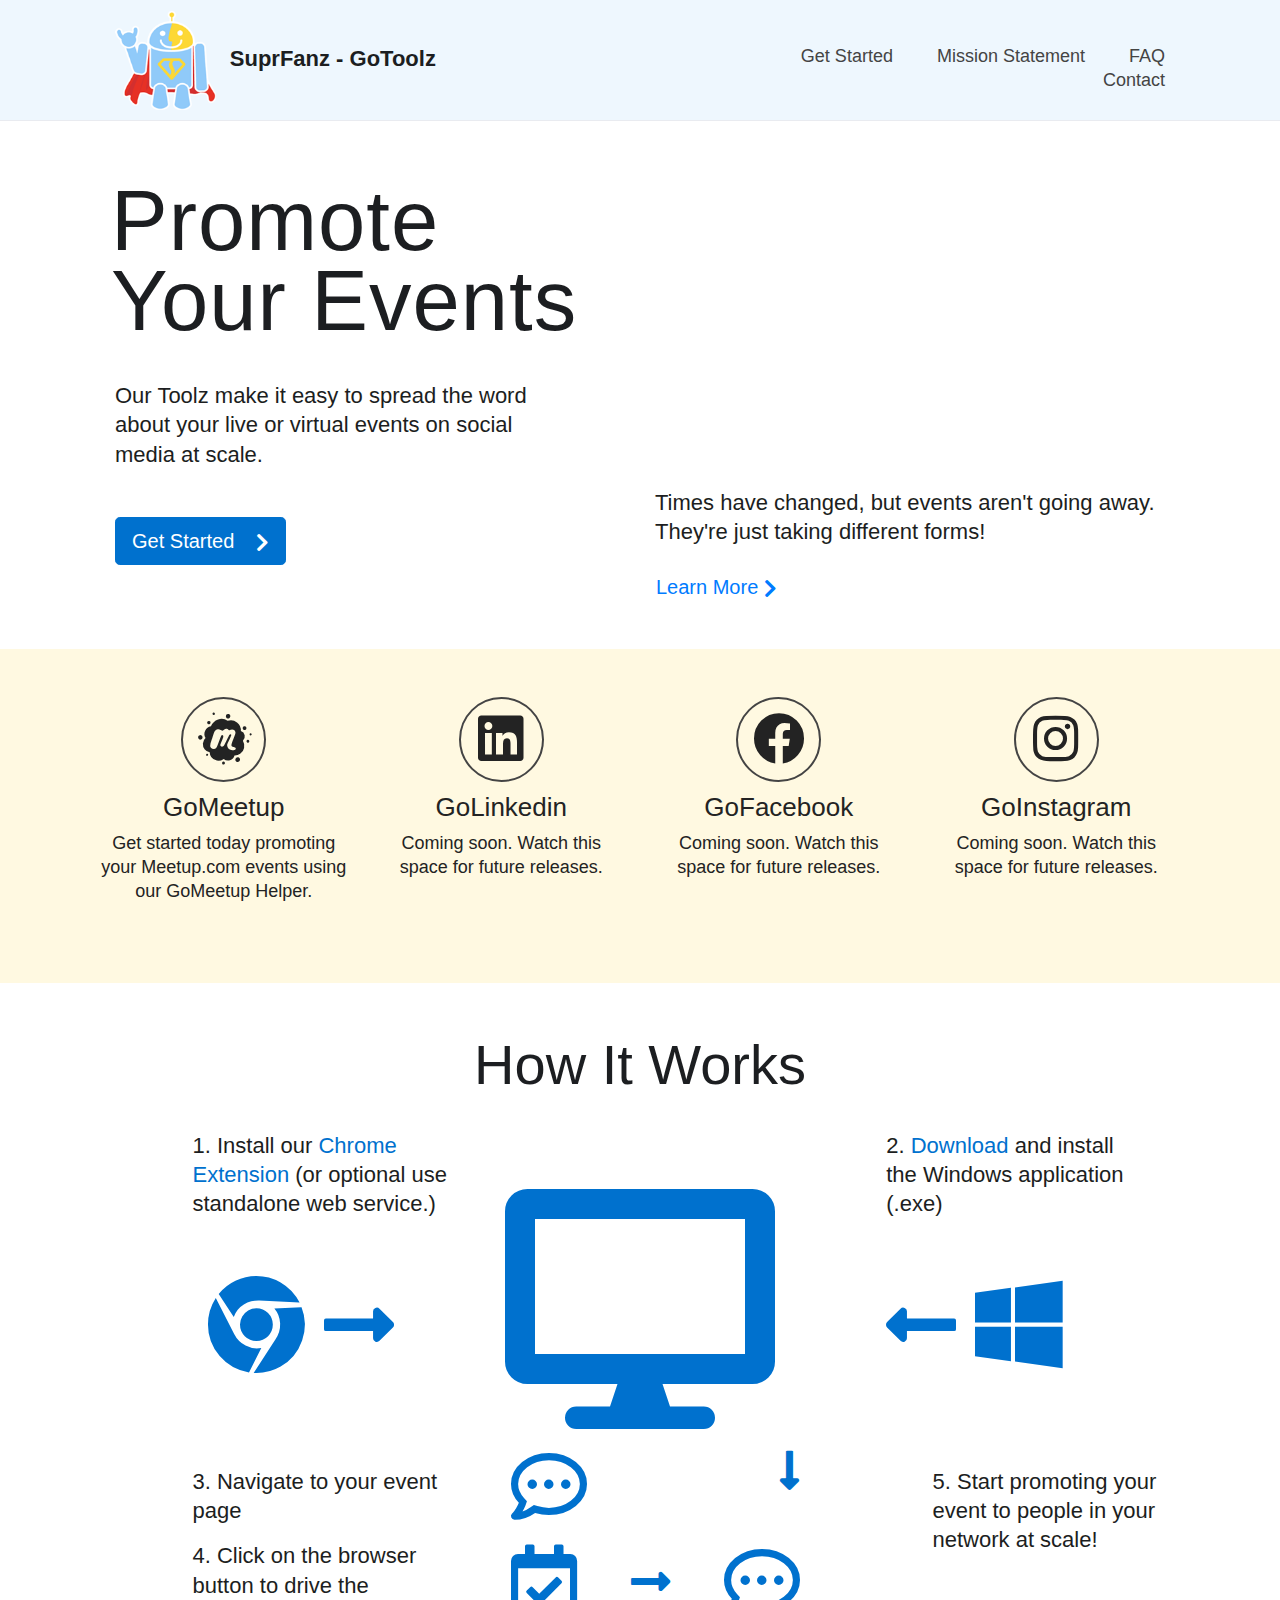
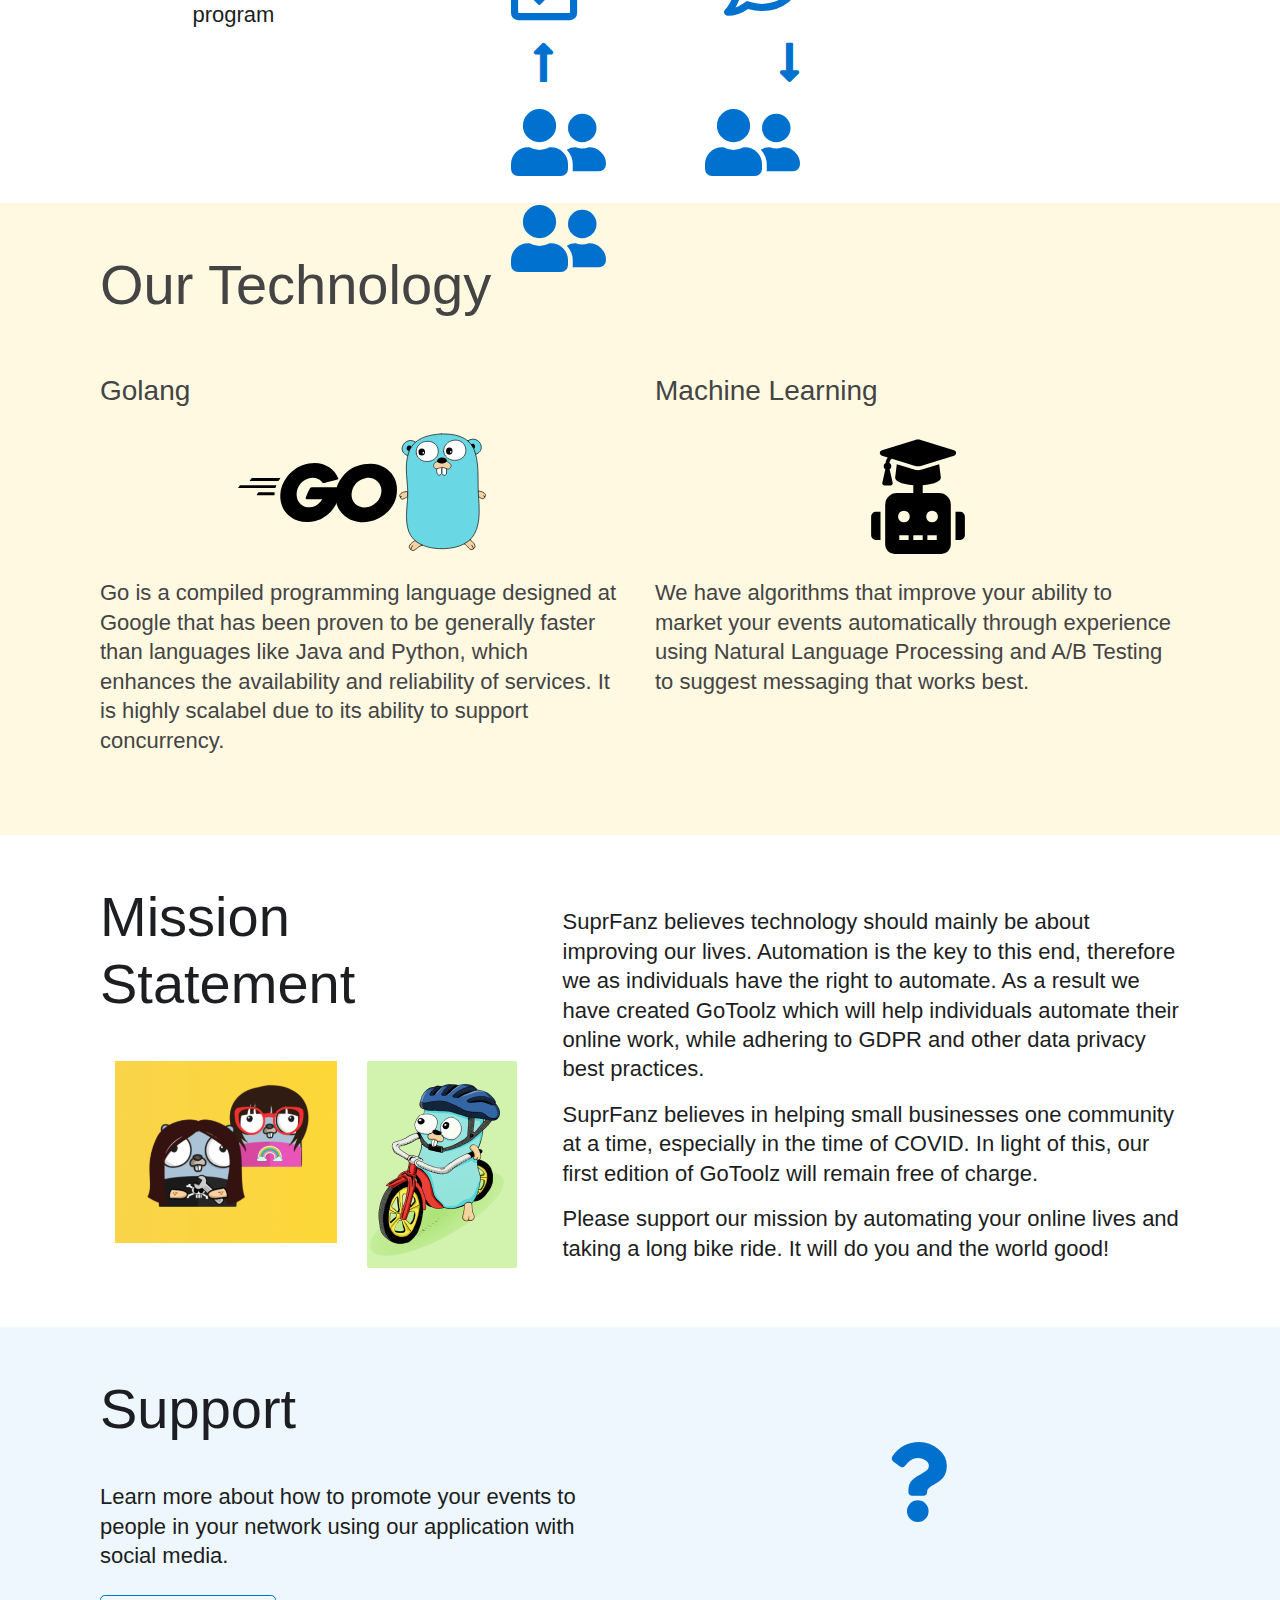
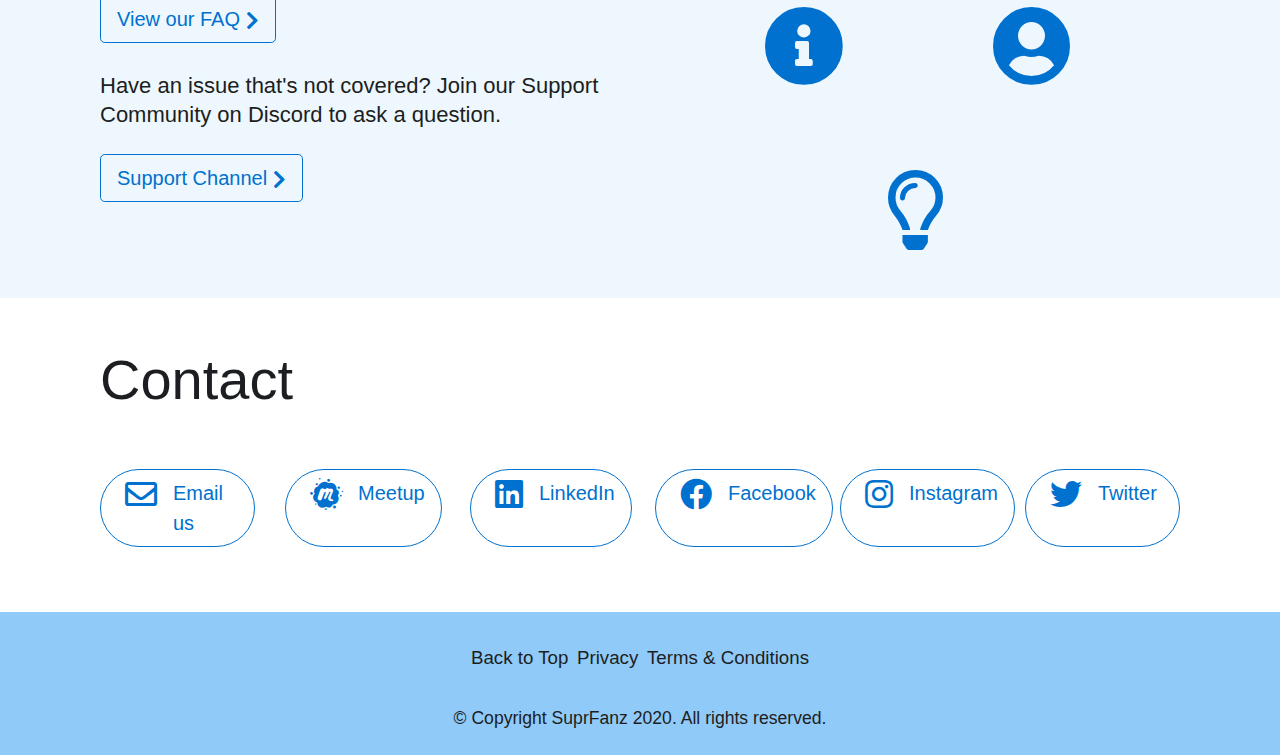
==== index.html @ 7f128078 "Make video responsive" ====
<!DOCTYPE html>
<html lang="en">
<head>
    <meta charset="UTF-8">
    <meta name="viewport" content="width=device-width, initial-scale=1, shrink-to-fit=no">
    <title>SuprFanz - GoToolz</title>
    <link rel="stylesheet" href="css/bootstrap.min.css" type="text/css">
    <link rel="stylesheet" href="css/all.min.css" />
    <link rel="stylesheet" href="css/sfstyles.css" type="text/css">
</head>
<body>
    <div class="home-container">
        <div class="home-inner">
            <header class="bg-sf">
                <nav class="flex-wrap justify-content-around">
                    <div class="nav-inner col-10 col-lg-6 ml-n3 ml-md-0 d-flex d-lg-block align-items-center">
                        <img src="images/cy100.png" alt="" class="cy-img img-fluid mr-2">  <strong>SuprFanz - GoToolz</strong> 
                    </div>
                    <button class="btn btn-outline-dark d-lg-none ml-md-2 collapsed" type="button" data-toggle="collapse" data-target="nav-menu" aria-expanded="false" aria-controls="nav-menu" id="nav-menu-btn"><i class="fas fa-bars"></i></button>
                    <div class="nav-menu col-12 col-lg-6 bg-sf pt-3 collapse flex-grow-1" id="nav-menu">
                        <ul class="d-flex flex-column flex-lg-row align-content-center">
                            <li><a class="header-link" href="#see-how-it-works">Get Started</a></li>
                            <li><a class="header-link" href="#mission-statement">Mission Statement</a></li>
                            <li><a class="header-link" href="#faq">FAQ</a></li>
                            <li><a class="header-link" href="#contact">Contact</a></li>
                        </ul>
                    </div>
                </nav>
            </header>
            <div class="main-content">
                <section class="section-one" id="top">
                    <div class="left col-12 col-md-6">
                        <h1 class="home-heading pb-3">Promote Your Events</h1>
                        <p class="home-subheading mt-4">Our Toolz make it easy to spread the word about your live or virtual events on social media at scale.</p>
                        <p class="home-button mt-5"><a class="btn btn-primary btn-lg scroll-anchor" href="#see-how-it-works">Get Started <i class="fas fa-chevron-right align-middle ml-3"></i></a></p>
                    </div>
                    <div class="right col-12 col-md-6">
                        <div class="right-inner">
                            <div class="video-container">
                            <iframe src="https://www.youtube-nocookie.com/embed/r63CkDfJuBY" frameborder="0" allow="accelerometer; autoplay; clipboard-write; encrypted-media; gyroscope; picture-in-picture" allowfullscreen></iframe></div>
                            
                        </div><p class="mt-3">Times have changed, but events aren't going away. They're just taking different forms!</p>
                            <p><a href="#faq" class="btn btn-link btn-lg home-link pl-0 scroll-anchor pb-0">Learn More <i class="fas fa-chevron-right align-middle"></i></a></p>
                    </div>
                </section>
                <section class="section-two pt-5 pb-5">
                    <div class="row">
                        <div class="col-6 col-lg-3 text-center service pb-3">
                            <div class="sm-icon"><i class="fab fa-meetup"></i></div>
                            <h2>GoMeetup</h2>
                            <p>Get started today promoting your Meetup.com events using our GoMeetup Helper.</p>
                        </div>
                        <div class="col-6 col-lg-3 text-center service pb-3">
                            <div class="sm-icon"><i class="fab fa-linkedin"></i></div>
                            <h2>GoLinkedin</h2>
                            <p>Coming soon. Watch this space for future releases.</p>
                        </div>
                        <div class="col-6 col-lg-3 text-center service pb-3">
                            <div class="sm-icon"><i class="fab fa-facebook"></i></div>
                            <h2>GoFacebook</h2>
                            <p>Coming soon. Watch this space for future releases.</p>
                        </div>
                        <div class="col-6 col-lg-3 text-center service pb-3">
                            <div class="sm-icon"><i class="fab fa-instagram"></i></div>
                            <h2>GoInstagram</h2>
                            <p>Coming soon. Watch this space for future releases.</p>
                        </div>
                    </div>
                </section>
                <section class="section-three pb-5" id="see-how-it-works">
                    <div class="row">
                        <div class="col text-center mt-5 mb-4"><h2 class="display-4">How It Works</h2></div>
                    </div>
                    <div class="row mb-lg-5 d-flex diagrams flex-lg-column flex-lg-wrap align-content-center align-items-md-center">
                        <div class="diagram-text text-left col-6 col-md-3 offset-md-1 flex-shrink-1 order-0 pr-lg-0">
                            <p>1. Install our <a href="#" id="chrome-link" target="_blank">Chrome
                                Extension</a> (or optional use standalone web service.)</p>
                        </div>
                        <div class="diagram col-6 col-md-2 col-lg-3 text-right mb-lg-5 order-2 order-md-1 order-lg-0 d-flex d-lg-block flex-column align-items-center">
                            <a href="#" id="chrome-link" target="_blank"><i class="fab fa-chrome mb-1 mb-lg-0"></i></a>
                            <i class="fas fa-long-arrow-alt-right"></i>
                        </div>
                        <div class="diagram-text mt-4 mt-lg-0 text-left col-12 col-md-10 offset-md-1 col-lg-3 order-5 order-lg-0">
                            <p>3. Navigate to your event page</p>
                            <p>4. Click on the browser button to drive the
                                program</p>
                        </div>
                        <div class="col-12 col-lg-4 text-center mt-1 mt-lg-5 p-sm-0 order-4 order-lg-0">
                            <div class="diagram-middle">
                                <div class="computer-icon">
                                    <i class="fas fa-desktop"></i></div>
                                <div class="text-left col-9 col-md-7 col-lg-11 offset-2 offset-md-3 offset-lg-1 d-flex flex-wrap-reverse justify-content-between">
                                    <i class="far fa-calendar-check"></i>
                                    <i class="fas fa-long-arrow-alt-right align-self-center"></i>
                                    <i class="far fa-comment-dots"></i>
                                    <i class="far fa-comment-dots"></i>
                                    <i class="fas fa-long-arrow-alt-down"></i>
                                </div>
                                <div class="text-center d-flex flex-wrap col-9 col-md-7 offset-md-3 col-lg-11 offset-2 offset-lg-1 justify-content-between">
                                    <i class="fas fa-long-arrow-alt-up"></i>
                                    <i class="fas fa-long-arrow-alt-down"></i>
                                    <i class="fas fa-user-friends"></i>
                                    <i class="fas fa-user-friends"></i>
                                    <i class="fas fa-user-friends"></i>

                                </div>
                            </div>
                        </div>
                        <div class="diagram-text text-left col-6 col-md-3 flex-shrink-1 order-1 order-md-3 order-lg-0">
                            <p>2. <a href="#" id="download-link" data-toggle="modal" data-target="#register">Download</a> and install the Windows application (.exe)</p>
                        </div>
                        <div class="diagram mb-lg-5 col-6 col-md-2 col-lg-3 order-3 order-md-2 order-lg-0 d-flex d-lg-block flex-column-reverse align-items-center">
                            <i class="fas fa-long-arrow-alt-left"></i>
                            <a href="#" id="download-link-icon" target="_blank" data-toggle="modal" data-target="#register"><i class="fab fa-windows mb-1 mb-lg-0"></i></a>
                        </div>
                        <div class="diagram-text text-left col-12 col-md-10 offset-md-1 col-lg-3 flex-grow-1 order-6 order-lg-0">
                            <p>5. Start promoting your event to people in your
                                network at scale!</p>
                        </div>
                    </div>
                </section>
                <section class="section-five pt-5 pb-5">
                    <div class="row">
                        <div class="col-12"><h2 class="display-4">Our Technology</h2></div>
                            <div class="col-12 col-md-6 pb-3">
                                <h3 class="mt-3 mt-lg-5">Golang</h3>
                                <div class="svgs d-flex justify-content-center align-items-stretch mt-4 col-8 offset-2">
                                <img src="svgs/go-6.svg" alt=""><img src="svgs/golang-gopher.svg" alt=""></div>
                                <p class="mt-4">Go is a compiled programming language designed at Google that has been proven to be generally faster than languages like Java and Python, which enhances the availability and reliability of services. It is highly scalabel due to its ability to support concurrency.</p>
                            </div>
                            <div class="col-12 col-md-6 pb-3">
                                <h3 class="mt-3 mt-lg-5">Machine Learning</h3>
                                <div class="ml-icons mt-4 d-flex flex-column col-8 offset-2 justify-content-center">
                                    <img src="svgs/solid/graduation-cap.svg" alt="">
                                    <img src="svgs/solid/robot.svg" alt="">
                                </div>
                                <p class="mt-4">We have algorithms that improve your ability to market your events automatically through experience using Natural Language Processing and A/B Testing to suggest messaging that works best.</p>

                            </div>
                    </div>
                </section>
                <section id="mission-statement">
                    <div class="row pt-5 pb-5">
                        <div class="col-12 col-lg-5 d-flex flex-wrap align-items-start justify-content-around"><h2 class="display-4 pb-4 mr-auto">Mission Statement</h2>
                            <div class="col-7"><img class="img-fluid" src="images/gopherteam.PNG" alt=""></div>
                            <div class="col-5"><img class="img-fluid" src="images/gopher-6.png" alt="Image credit: github.com/telecoda"></div>
                        </div>
                        <div class="col-12 col-lg-7 pt-4">
                            <p>SuprFanz believes technology should mainly be about improving our lives. Automation is the key to this end, therefore we as individuals have the right to automate. As a result we have created GoToolz which will help individuals automate their online work, while adhering to GDPR and other data privacy best practices.</p>
                            <p>SuprFanz believes in helping small businesses one community at a time, especially in the time of COVID. In light of this, our first edition of GoToolz will remain free of charge.</p>
                            <p>Please support our mission by automating your online lives and taking a long bike ride. It will do you and the world good!</p>
                        </div>

                    </div>
                </section>
                <section class="section-four bg-sf" id="faq">
                    <div class="row pt-5 pb-5">
                        <div class="col-12"><h3 class="display-4 pb-3">Support</h3></div>
                        <div class="col-12 col-lg-6 pt-lg-3 pb-lg-5 order-1 order-lg-0">
                            <p>Learn more about how to promote your events to people in your network using our application with social media.</p>
                            <a href="/faq" class="btn btn-outline-primary btn-lg mt-2 mb-1">View our FAQ <i class="fas fa-chevron-right align-middle"></i></a>
                            <p class=" mt-4">Have an issue that's not covered? Join our Support Community on Discord to ask a question.</p>
                            <a href="https://discord.com/channels/761072742573015050/761072810717610005" target="blank" class="btn btn-outline-primary btn-lg mt-2">Support Channel <i class="fas fa-chevron-right align-middle"></i></a>
                        </div>
                        <div class="col-12 col-lg-6 support text-center d-flex justify-content-center mt-lg-n4 mb-4 mb-lg-0">
                            <i class="fas fa-info-circle align-self-center"></i>
                            <div class="d-flex flex-column align-self-stretch justify-content-between">
                                <i class="fas fa-question mb-5"></i>
                                <i class="far fa-lightbulb mt-5"></i>
                            </div>
                            <i class="fas fa-user-circle align-self-center"></i>
                        </div>
                    </div>
                </section>
                <section class="pt-5 pb-5 section-six" id="contact">
                    <div class="row social-links">
                    <div class="col-12"><h3 class="display-4 pb-5">Contact</h3></div>
                        <div class="col-6 col-md-4 col-lg-2 pb-3 d-flex">
                            <a class="btn btn-outline-primary btn-lg rounded-pill flex-fill text-left d-flex flex-nowrap pl-md-4" href="mailto:ray@suprfanz.com?subject=Website Inquiry" target="_blank">
                                <i class="far fa-envelope align-middle mr-1 mr-md-3"></i> Email us</a></div>
                        <div class="col-6 col-md-4 col-lg-2 pb-3 d-flex">
                            <a class="btn btn-outline-primary btn-lg rounded-pill flex-fill text-left d-flex flex-nowrap pl-md-4" href="https://www.meetup.com/Suprfanz-Toronto/" target="_blank">
                                <i class="fab fa-meetup align-middle mr-1 mr-md-3"></i> Meetup</a></div>
                        <div class="col-6 col-md-4 col-lg-2 pb-3 d-flex">
                            <a class="btn btn-outline-primary btn-lg rounded-pill flex-fill text-left d-flex flex-nowrap pl-md-4" target="_blank" href="https://ca.linkedin.com/company/suprfanz">
                                <i class="fab fa-linkedin align-middle mr-1 mr-md-3"></i> LinkedIn</a></div>
                        <div class="col-6 col-md-4 col-lg-2 pb-3 d-flex">
                            <a class="btn btn-outline-primary btn-lg rounded-pill flex-fill text-left d-flex flex-nowrap pl-md-4" target="_blank" href="https://www.facebook.com/suprfanz">
                                <i class="fab fa-facebook align-middle mr-1 mr-md-3"></i> Facebook</a></div>
                        <div class="col-6 col-md-4 col-lg-2 pb-3 d-flex">
                            <a class="btn btn-outline-primary btn-lg rounded-pill flex-fill text-left d-flex flex-nowrap pl-md-4" target="_blank" href="https://www.instagram.com/suprfanz/">
                                <i class="fab fa-instagram align-middle mr-1 mr-md-3"></i> Instagram</a></div>
                        <div class="col-6 col-md-4 col-lg-2 pb-3 d-flex">
                            <a class="btn btn-outline-primary btn-lg rounded-pill flex-fill text-left d-flex flex-nowrap pl-md-4" target="_blank" href="https://twitter.com/suprfanz">
                                <i class="fab fa-twitter align-middle mr-1 mr-md-3"></i> Twitter</a></div>
                    </div>
                </section>

            </div>
            <footer>
                <div class="row">
                    <ul class="col-12 col-md-6 offset-md-3 footer-links d-flex justify-content-around pb-3">
                        <li><a href="#top" class="footer-link">Back to Top</a></li>
                        <li><a href="/privacy" class="footer-link">Privacy</a></li>
                        <li><a href="/terms" class="footer-link">Terms & Conditions</a></li>
                    </ul>

                    <div class="copyright col-12">
                        <small>© Copyright SuprFanz 2020. All rights
                            reserved.</small>
                    </div>
                </div>
            </footer>
        </div>
    </div>
    <div class="modal" tabindex="-1" id="register">
        <div class="modal-dialog">
        <form class="needs-validation" id="register-form">
          <div class="modal-content">
            <div class="modal-header">
              <h5 class="modal-title display-4">Register for free</h5>
              <button type="button" class="close" data-dismiss="modal" aria-label="Close">
                <span aria-hidden="true">&times;</span>
              </button>
            </div>
            <div class="modal-body">
                <div class="row">
                    <div class="col">
                        <p>Please provide your name and a valid email address just one time
                            and we'll send you your very own download link!</p>
                        <div class="form-row pt-3">
                            <div class="col-md-6 mb-3">
                                <label for="first-name">First name</label>
                                <input type="text" class="form-control"
                                    id="first-name" required>
                                <div class="valid-feedback">
                                    <i class="fas fa-check"></i>
                                </div>
                            </div>
                            <div class="col-md-6 mb-3">
                                <label for="last-name">Last name</label>
                                <input type="text" class="form-control"
                                    id="last-name" required>
                                <div class="valid-feedback">
                                    <i class="fas fa-check"></i>
                                </div>
                            </div>
                        </div>
                        <div class="form-group pt-3">
                            <label for="email">Email address</label>
                            <input type="email" class="form-control" id="email"
                                aria-describedby="emailHelp" required>
                                <div class="valid-feedback">
                                    <i class="fas fa-check"></i>
                                </div>
                            <small id="emailHelp"
                                class="form-text text-muted pb-3">We'll never
                                share your email with anyone else.</small>
                            <div class="form-check">
                                <input class="form-check-input" type="checkbox"
                                    value="" id="get-mail">
                                <label class="form-check-label" for="get-mail">
                                    Yes, I want to receive email updates from
                                    SuprFanz!
                                </label>
                            </div>
                            <div class="valid-feedback"><p>
                                <i class="fas fa-check"></i> Thank you! Please check your email for the download link.</p></div>
                        </div>
                    </div>
                </div>
            </div>
            
            <div class="modal-footer">
              <button type="submit" class="btn btn-primary">Submit</button>
            </div>
          </div></form>
        </div>
      </div>
    <script src="js/jquery-3.4.1.min.js"></script>
    <script src="js/bootstrap.bundle.min.js"></script>
    <script>
        $(document).ready(function () {
            $(window).on('load resize orientationchange', function(){
                $('.scroll-anchor, .header-link, .footer-link[href*="#"]').click(function(){
                    var anchor = $(this).attr('href'),
                        scrollTop = $(anchor).offset().top,
                        aHeight = $('nav').height();
                    $("html, body").animate({
                        scrollTop: scrollTop - aHeight
                    }, 1000);
                });
                if($(window).width() > 970){
                    $('#nav-menu').removeClass('collapse');
                } else {
                    $('#nav-menu').addClass('collapse');
                    $('#nav-menu').collapse('hide');
                    $('#nav-menu-btn').click(function(){
                        $('#nav-menu').collapse('toggle');
                    });
                }
            });
            $('#register-form').submit(function(e){
                e.preventDefault();
                var data = JSON.stringify({
                        firstName: $('#first-name').val(),
                        lastName: $('#last-name').val(),
                        email: $('#email').val(),
                        getMail: $('#get-mail').is(':checked')
                    });
                    console.log(data);
                $(this).find('button[type="submit"]').attr('disabled');
                $.ajax({
                    method: "POST",
                    data: data,
                    crossDomain : true,
                    contentType: 'application/json',
                    url: "https://8ioju9bn27.execute-api.us-east-1.amazonaws.com/prod/"
                })
                    .done(function(){
                        $('.valid-feedback').show();
                    })
                    .fail(function(){
                        $(this).find('button[type="submit"]').removeAttr('disabled');
                    })
            });
            $('#register').on('show.bs.modal', function(){
                $('#register-form')[0].reset();
            });
        });
    </script>
</body>
</html>
---- css/sfstyles.css ----
body {
    background: #fff;
    color: #1c1e21;
    direction: ltr;
    line-height: 1.34;
    margin: 0;
    padding: 0;
    unicode-bidi: embed;
    overflow-y: scroll;
}

body, button, input, label, select, td, textarea {
    font-family: "Trebuchet MS", Helvetica, sans-serif;
    font-size: 12px;
}

a {
    color: #0071ce;
}

a.scroll-anchor {
    font-size: 1.25rem;
}

.btn-primary {
    background-color: #0071ce!important;
    border-color: #0071ce!important;
}
.btn-outline-primary {
    color: #0071ce;
    border-color: #0071ce!important;
}
.btn-outline-primary:hover {
    background-color: #0071ce!important;
}

.home-container {
    overflow: initial;
}
.home-container *, .home-container *::before, .home-container *::after {
    box-sizing: border-box;
    -webkit-font-smoothing: antialiased;
    text-rendering: optimizeLegibility;
    -webkit-text-size-adjust: 100%;
}

.home-inner {
    display: flex;
    height: 100vh;
    flex-direction: column;
    font-size: 22px;
    font-weight: 400;
}

header {
    width: 100%;
    position: fixed;
    top: 0px;
    z-index: 200;
    background-color: rgba(255, 255, 255, 1);
    border-bottom: 1px solid rgb(233, 235, 240);
}

nav {
    height: 120px;
    -webkit-box-align: center;
    align-items: center;
    padding: 0px 100px;
    display: flex;
}
nav img {
    max-height: 100px;
}

.nav-inner {
    -webkit-box-flex: 1;
    flex-grow: 1;
}
.nav-inner a {
    color: #333;
    text-decoration: none;
}
.nav-menu {
    -webkit-box-flex: 1;
    flex-grow: 1;
    font-size: 18px;
}

.nav-menu ul {
    display: flex;
    width: 100%;
    flex-wrap: wrap;
    -webkit-box-pack: end;
    justify-content: flex-end;
    list-style: outside none none;
    margin: 0px;
    padding: 0px;
}

.nav-menu ul li {
    margin-left: 44px;
}

.nav-menu ul li a {
    text-decoration: none;
    font-weight: 500;
    color:#444;
}

.bg-sf {
    background-color: #eef7fe;
}

.main-content {
    background-color: #FFF;
    padding: 1px 100px;
}
.section-one {
    box-sizing: border-box;
    margin: 0px calc(-1 * 100px);
    padding: 180px 100px 30px 100px;
    display: flex;
    -webkit-box-pack: justify;
    justify-content: space-between;
    flex-wrap: nowrap;
    min-height: 605px;
}

.left {
    max-width: 600px;
    
}

.home-heading {
    font-size: 85px;
    font-weight: lighter;
    letter-spacing: 1px;
    line-height: 80px;
    margin: 0px;
    margin-left: -4px;
    margin-right: 20px;
    color: #1c1e21;
}

.left p.home-subheading {
    margin: 26px 0px 26px;
    width: 85%;
}

.left p:last-of-type {
    margin-top: 15px;
}

.right-inner {
    margin-bottom: 20px;
}

button.home-link {
    font-size: 22px;
}
button.home-link::after {
    display: inline-block;
    margin-left: .255em;
    vertical-align: .255em;
    content: "";
    border-top: .3em solid;
    border-right: .3em solid transparent;
    border-bottom: 0;
    border-left: .3em solid transparent;
    transform: rotate(-90deg);
    font-size: 22px;
}
.section-two, .section-five {
    color: #444;
    background: #fdd835;
    background: #fff9e1;
    margin: 0 -100px;
    padding-left: 100px;
    padding-right: 100px;
}
.sm-icon {
    margin: 0 auto 10px;
    text-align: center;
}
.sm-icon i {
    border: 2px solid #444;
    border-radius: 100%;
    font-size: 52px;
    padding: 14px;
    height: 85px;
    width: 85px;
    text-align: center;
    line-height: 1;
}

.service {
    color: #232323;
}

.service h2 {
    font-size: 26px;
    text-align: center;
}

.service p {
    font-size: 18px;
}

.diagrams {
    height: 36rem;
}

.diagram i, .diagram-middle i {
    color: #0071ce;
    vertical-align: middle;
}

.diagram i.fas {
    font-size: 5rem;
    width: 33.33%;
}
.diagram i:not(.fas) {
    font-size:6.25rem;
}

.diagram i.fas.fa-long-arrow-alt-right {
    margin-left: 0;
}

.diagram i.fas.fa-long-arrow-alt-left {
    margin-right: 0;
}
.diagram-middle i {
    margin:10px;
}
.diagram-middle i.fas {
    font-size: 2.8rem;
}
.diagram-middle i.fas.fa-user-friends {
    font-size: 4.75rem;
}
.diagram-middle i.fas.fa-desktop {
    font-size: 15rem;
}
.text-left.col-8 i.fa-long-arrow-alt-down {
    margin-left: 60px;
}
.diagram-middle i.far.fa-calendar-check, .diagram-middle i.far.fa-comment-dots {
    font-size: 4.75rem;
}
.diagram-middle i.fas.fa-long-arrow-alt-down {
    margin-left: 34px;
}
.text-center i.fas.fa-long-arrow-alt-up {
    margin-right: 50%;
    margin-left: 10%;
}
 i.fas.fa-long-arrow-alt-down {
    margin-left: 2rem!important;
}
.video-container {
    position: relative;
    overflow: hidden;
    width: 100%;
    padding-top: 56.25%; /* 16:9 Aspect Ratio (divide 9 by 16 = 0.5625) */
  }
  
  /* Then style the iframe to fit in the container div with full height and width */
.video-container iframe {
    position: absolute;
    top: 0;
    left: 0;
    bottom: 0;
    right: 0;
    width: 100%;
    height: 100%;
  }
.section-four {
    margin: 0 -100px;
    padding-left: 100px;
    padding-right: 100px;
}
.support i {
    font-size: 5rem;
    width: 32%;
    color: #0071ce;
    text-align: center;
    vertical-align: text-top;
}
.section-five .svgs, .section-five .ml-icons {
    height: 123px;
}
.section-five .svgs img {
    max-width: 50%!important;
}
.section-five .ml-icons img:first-of-type {
    height: 61px;
}
.section-five .ml-icons img:last-of-type {
    height: 75px;
    margin-top: -14px;
}
.social-links a i {
    font-size: 2rem;
}
.modal, .modal label, .modal input {
    font-size: 1.15rem;
}
.modal .display-4 {
    font-size: 2.5rem;
}
section.generic {
    padding-top: 140px;
    font-size: 16px;
    color: #333;
    line-height: 1.4rem;
}
section.faq {
    padding-top: 140px;
    font-size: 18px;
}
.privacy h1 {
        font-size: 1.75rem;
}
.privacy h2 {
        font-size: 1.5rem;
}
.privacy h3 {
        font-size: 1.25rem;
}
.privacy h4 {
        font-size: 1.12rem;
}
.faq button[data-toggle="collapse"]::after {
    display: inline-block;
    margin-left: .255em;
    vertical-align: .255em;
    content: "";
    border-top: .3em solid;
    border-right: .3em solid transparent;
    border-bottom: 0;
    border-left: .3em solid transparent;
}

.faq button.collapsed[data-toggle="collapse"]::after {
    transform: rotate(-90deg);
}
ul.sf-list li{
    margin-bottom: 0.75rem;
}

footer {
    padding: 33px 100px 23px;
    place-items: center;
    -webkit-box-align: center;
    height: 290px;
    margin-top: auto;
    width: 100%;
    background-color: #90CAF9;
}
.footer-links {
    list-style: none;
    font-size: 0.85em;
}
.footer-links a {
    color: #1c1e21;
}
.footer-links a:hover {
    color: #000;
}
.copyright {
    text-align: center;
    width: 100%;
}
@media only screen and (max-width: 970px) {
    .main-content {
        margin-top: 90px;
    }
    nav {
        height: 90px;
        max-height: 90px;
        display: flex;
    }
    .home-inner header nav {
        padding: 0;
    }
    .nav-inner{
        height: 75px;
    }
    .nav-menu {
        padding-left: 0;
        padding-right: 0;
        
    }
    
    .nav-menu ul {
        border-top: #90CAF9 solid 1px;
    }
    .nav-menu ul li {
        margin-left: unset;
        border-bottom: #90CAF9 solid 1px;
        width: 100%;
    }
    .nav-menu ul li a {
        height: 50px;
        line-height: 50px;
        display: block;
        padding-left: 87px;
    }
    .nav-menu ul li a:active {
        background-color: #0071ce!important;
        border-color: #0071ce!important;
    }
    .home-heading {
        font-size: 4rem;
        line-height: 4.5rem;
    }
    .cy-img {
        max-height: 60px;
    }
    .home-inner {
        font-size: 1.2rem;
    }
    .main-content, nav {
        padding: 0 20px;
    }
    .section-one {
        box-sizing: border-box;
        margin: 0px calc(-1 * 20px);
        padding: 40px 20px 5px 20px;
        flex-wrap: wrap;
    }
    .section-two, .section-five {
        margin: 0 -20px;
        padding-left: 20px;
        padding-right: 20px;
    }
    .section-four {
        margin: 0 -20px;
        padding-left: 20px;
        padding-right: 20px;
    }
    footer {
        padding: 15px 20px 10px;
        place-items: center;
        -webkit-box-align: center;
        height: 90px;
        margin-top: auto;
        width: 100%;
        background-color: #90CAF9;
    }
    .diagrams {
        height: 57rem;
        font-size: 1.22rem;
    }
    h2.display-4 {
        font-size: 2.9rem;
    }
    .diagram i.fas {
        font-size: 4rem;
    }
    .diagram i:not(.fas) {
        font-size: 5.25rem;
    }
    .diagram-middle i.fas.fa-desktop {
        font-size: 7.25rem;
    }
    .diagram-middle i:not(.fa-desktop) {
        margin: 4px;
    }
    .diagram-middle i.far.fa-calendar-check, .diagram-middle i.far.fa-comment-dots {
        font-size: 3.75rem;
    }
    .diagram-middle i.fas {
        font-size: 1.8rem;
    }
    .diagram-middle i.fas.fa-user-friends {
        font-size: 3.75rem;
    }
    i.fas.fa-long-arrow-alt-down {
        margin-left: 1.5rem!important;
    }
    .diagram i.fas.fa-long-arrow-alt-right,.diagram i.fas.fa-long-arrow-alt-left {
        transform: rotate(90deg);
    }
    .diagram i.fas.fa-long-arrow-alt-left {
        transform: rotate(-90deg);
    }
}
@media only screen and (min-width: 768px) and (max-width:970px) {
    .nav-inner{
        padding-left: 0;
        height: 75px;
    }
    .nav-menu ul li {
        margin-left: -44px;
    }
    .nav-menu ul li a {
        padding-left: 110px;
    }
    nav button {
        font-size: 1.25rem;
    }
    .diagrams {
        height: 58rem;
    }
    .diagram i.fas {
        width: auto;
    }
    .diagram-middle i:not(.fa-desktop) {
        margin: 6px;
    }
    i.fas.fa-long-arrow-alt-down {
        margin-left: 2rem!important;
    }
    .diagram-middle i.far.fa-calendar-check, .diagram-middle i.far.fa-comment-dots {
        font-size: 5.75rem;
    }
    .diagram-middle i.fas {
        font-size: 3.8rem;
    }
    .text-center i.fas.fa-long-arrow-alt-up {
        margin-left: 7%;
    }
    .diagram-middle i.fas.fa-user-friends {
        font-size: 5.75rem;
    }
    .diagram-middle i.fas.fa-desktop {
        font-size: 15.25rem;
    }
}
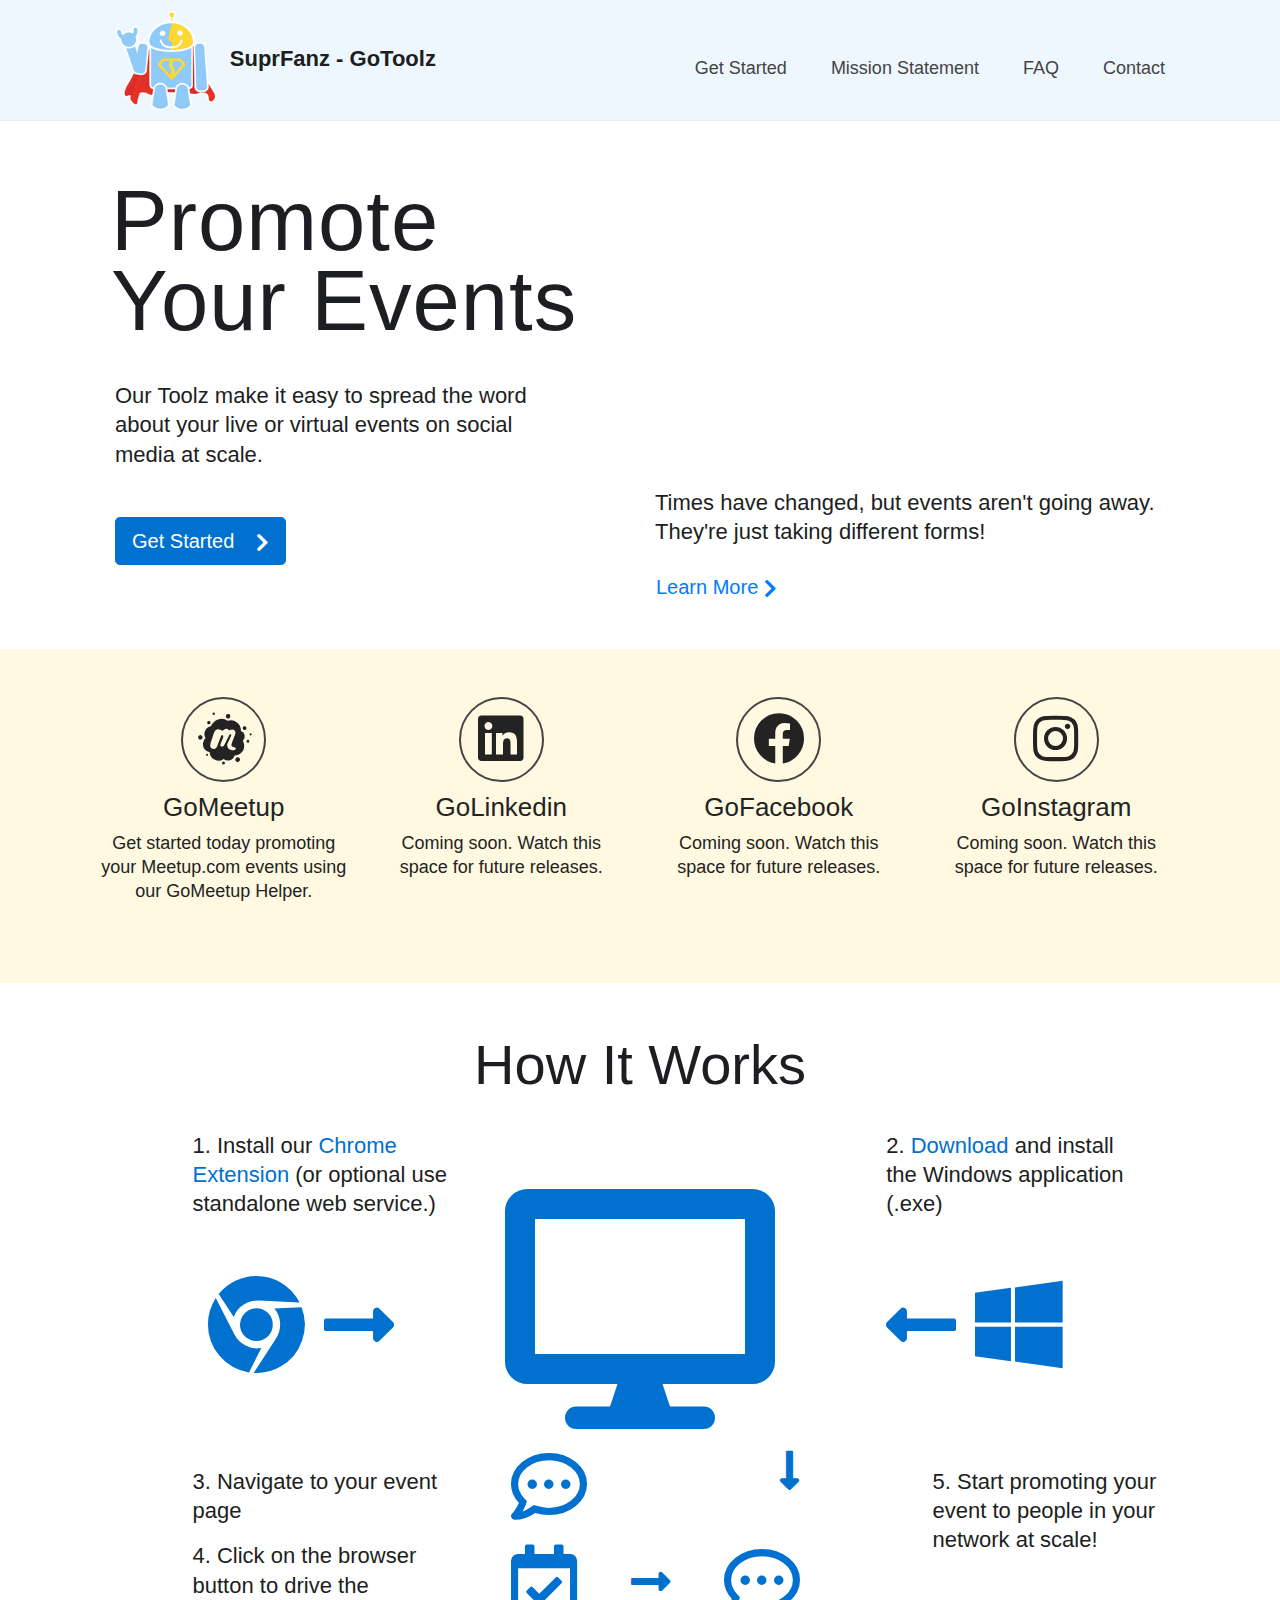
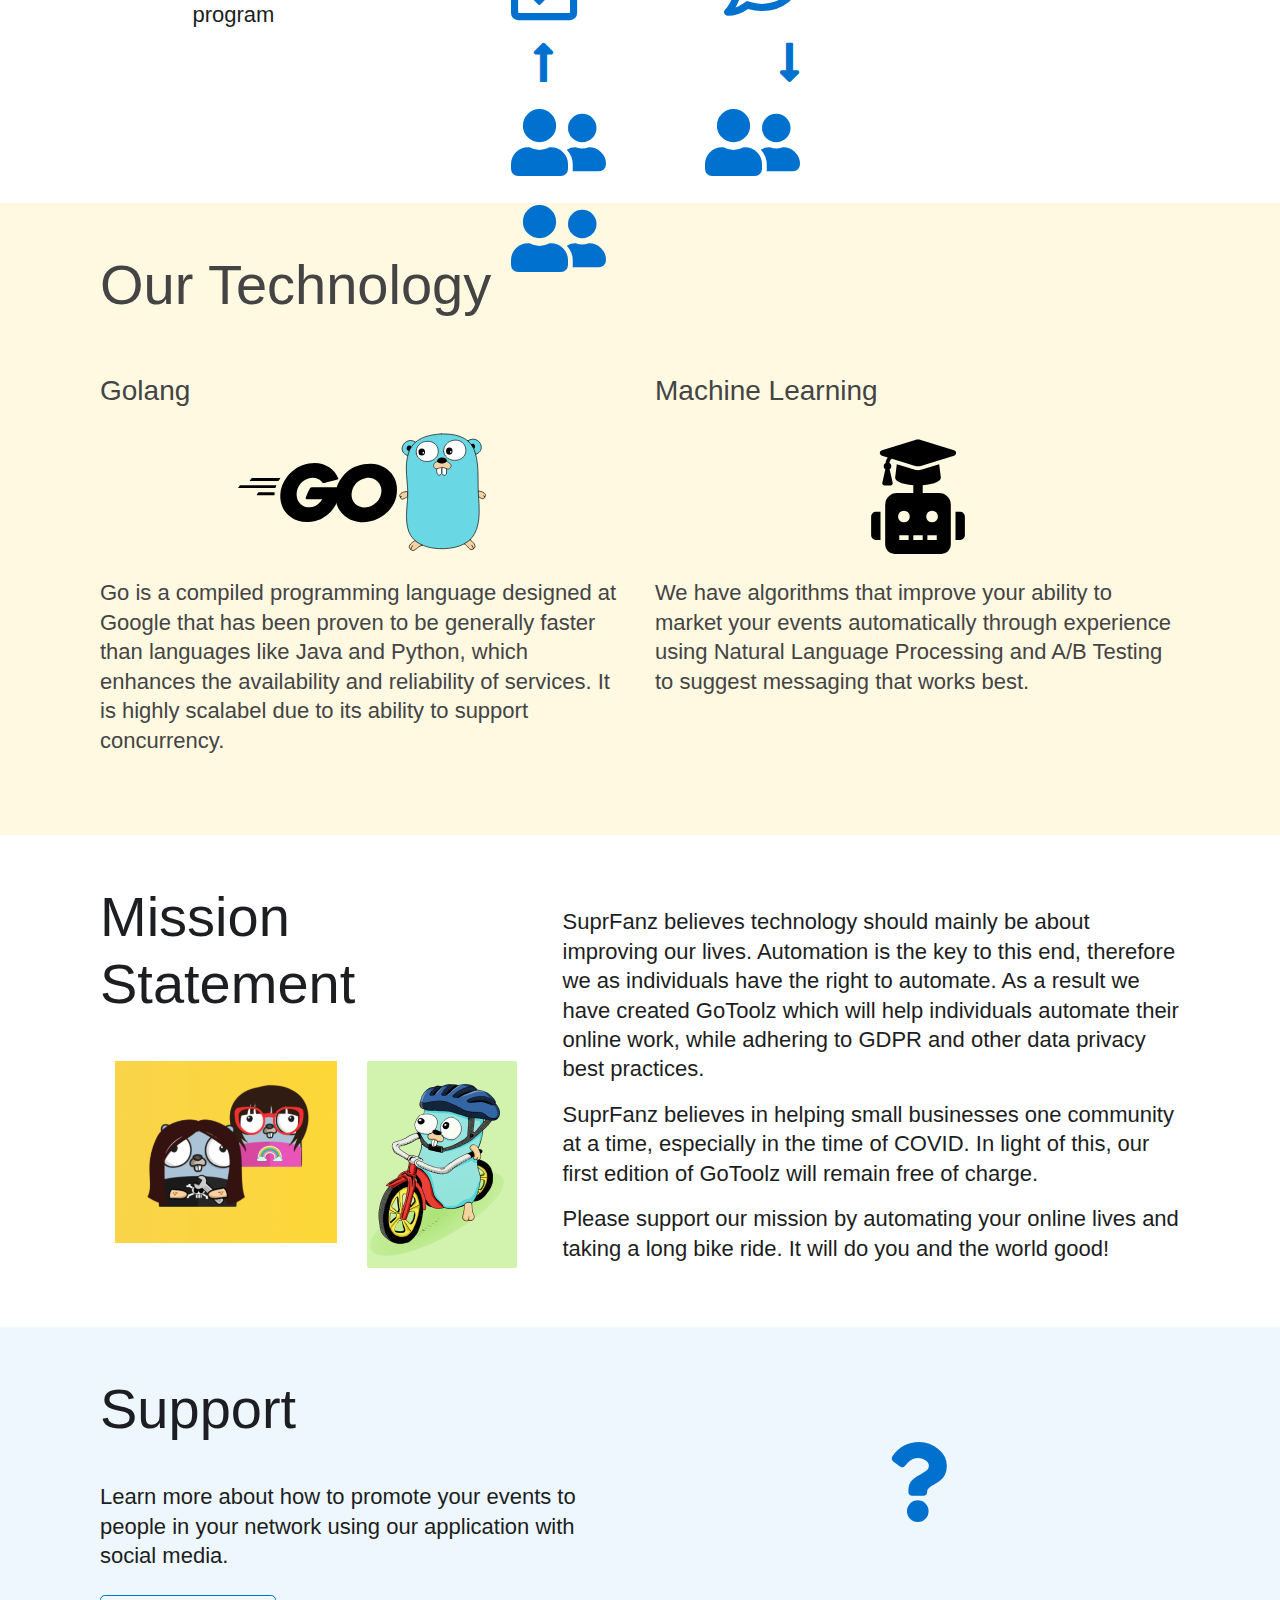
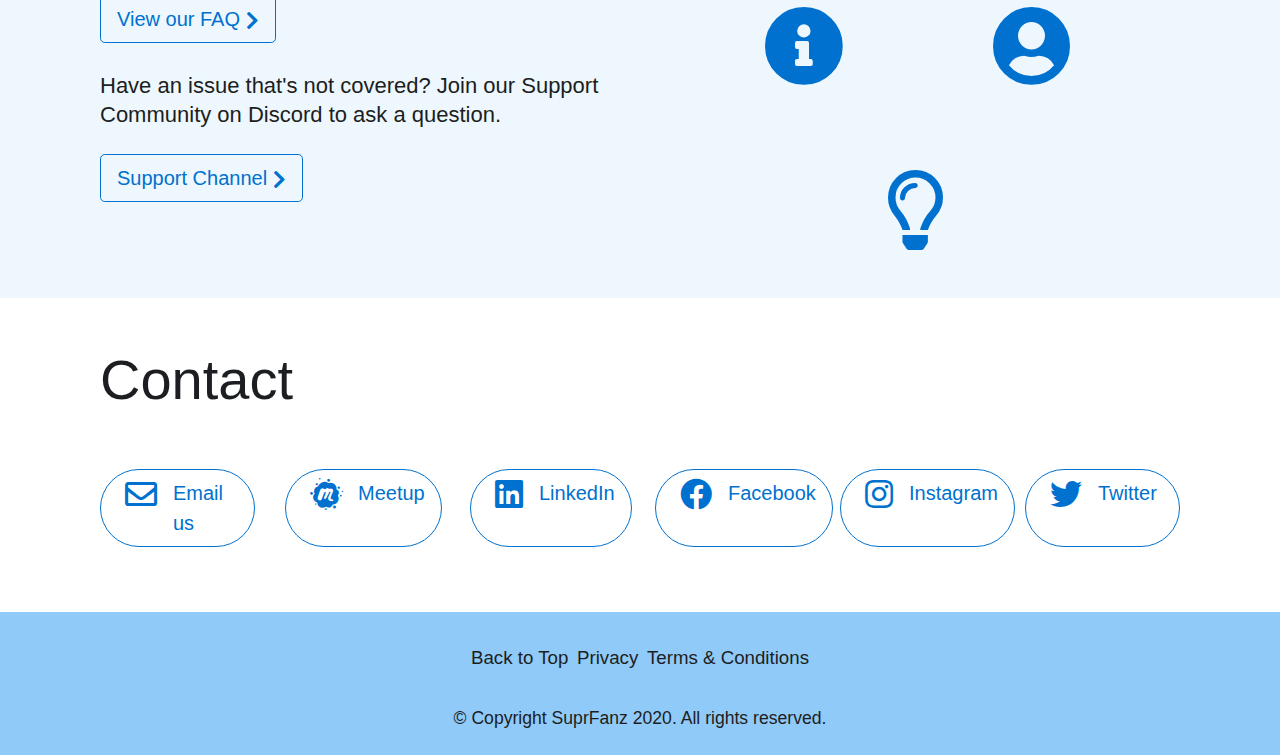
==== commit 829879a9: "ipad CSS fix for landscape" ====
--- a/index.html
+++ b/index.html
@@ -13,11 +13,11 @@
         <div class="home-inner">
             <header class="bg-sf">
                 <nav class="flex-wrap justify-content-around">
-                    <div class="nav-inner col-10 col-lg-6 ml-n3 ml-md-0 d-flex d-lg-block align-items-center">
+                    <div class="nav-inner col-10 col-lg-5 ml-n3 ml-md-0 d-flex d-lg-block align-items-center">
                         <img src="images/cy100.png" alt="" class="cy-img img-fluid mr-2">  <strong>SuprFanz - GoToolz</strong> 
                     </div>
                     <button class="btn btn-outline-dark d-lg-none ml-md-2 collapsed" type="button" data-toggle="collapse" data-target="nav-menu" aria-expanded="false" aria-controls="nav-menu" id="nav-menu-btn"><i class="fas fa-bars"></i></button>
-                    <div class="nav-menu col-12 col-lg-6 bg-sf pt-3 collapse flex-grow-1" id="nav-menu">
+                    <div class="nav-menu col-12 col-lg-7 bg-sf pt-3 collapse flex-grow-1" id="nav-menu">
                         <ul class="d-flex flex-column flex-lg-row align-content-center">
                             <li><a class="header-link" href="#see-how-it-works">Get Started</a></li>
                             <li><a class="header-link" href="#mission-statement">Mission Statement</a></li>
@@ -177,7 +177,7 @@
                     <div class="col-12"><h3 class="display-4 pb-5">Contact</h3></div>
                         <div class="col-6 col-md-4 col-lg-2 pb-3 d-flex">
                             <a class="btn btn-outline-primary btn-lg rounded-pill flex-fill text-left d-flex flex-nowrap pl-md-4" href="mailto:ray@suprfanz.com?subject=Website Inquiry" target="_blank">
-                                <i class="far fa-envelope align-middle mr-1 mr-md-3"></i> Email us</a></div>
+                                <i class="far fa-envelope align-middle mr-1 mr-md-3 text-nowrap"></i> Email us</a></div>
                         <div class="col-6 col-md-4 col-lg-2 pb-3 d-flex">
                             <a class="btn btn-outline-primary btn-lg rounded-pill flex-fill text-left d-flex flex-nowrap pl-md-4" href="https://www.meetup.com/Suprfanz-Toronto/" target="_blank">
                                 <i class="fab fa-meetup align-middle mr-1 mr-md-3"></i> Meetup</a></div>
@@ -241,6 +241,9 @@
                                 <label for="last-name">Last name</label>
                                 <input type="text" class="form-control"
                                     id="last-name" required>
+                                <div class="progress" id="meetup__msg_progress" style="display: none; height: 8px;">
+                                    <div class="progress-bar progress-bar-striped progress-bar-animated" role="progressbar" aria-valuenow="85" aria-valuemin="0" aria-valuemax="100"  style="width: 85%;"></div>
+                                </div>
                                 <div class="valid-feedback">
                                     <i class="fas fa-check"></i>
                                 </div>
@@ -309,7 +312,7 @@
                         getMail: $('#get-mail').is(':checked')
                     });
                     console.log(data);
-                $(this).find('button[type="submit"]').attr('disabled');
+                    $('#register-form').find('button[type=submit]').attr('disabled', true);
                 $.ajax({
                     method: "POST",
                     data: data,
@@ -317,15 +320,14 @@
                     contentType: 'application/json',
                     url: "https://8ioju9bn27.execute-api.us-east-1.amazonaws.com/prod/"
                 })
-                    .done(function(){
+                    .always(function(){
                         $('.valid-feedback').show();
-                    })
-                    .fail(function(){
-                        $(this).find('button[type="submit"]').removeAttr('disabled');
-                    })
+                    });
             });
             $('#register').on('show.bs.modal', function(){
                 $('#register-form')[0].reset();
+                $('.valid-feedback').hide();
+                $(this).find('button[type=submit]').attr('disabled', false);
             });
         });
     </script>
--- a/css/sfstyles.css
+++ b/css/sfstyles.css
@@ -372,7 +372,17 @@
     text-align: center;
     width: 100%;
 }
+@media only screen and (min-width: 992px) and (max-width: 1279px) {
+    nav {
+        padding: 0px 20px;
+    }
+
+}
 @media only screen and (max-width: 970px) {
+    html, body{
+        overflow-y: scroll; /* has to be scroll, not auto */
+        -webkit-overflow-scrolling: touch;
+    }
     .main-content {
         margin-top: 90px;
     }
@@ -488,6 +498,10 @@
     }
 }
 @media only screen and (min-width: 768px) and (max-width:970px) {
+    .home-heading {
+        font-size: 3.5rem;
+        line-height: 4.1rem;
+    }
     .nav-inner{
         padding-left: 0;
         height: 75px;
@@ -501,6 +515,16 @@
     nav button {
         font-size: 1.25rem;
     }
+    .section-one {
+        min-height: 480px;
+    }
+    .section-two, .section-four, .section-five, .section-six {
+        padding-left: 40px;
+        padding-right: 40px;
+    }
+    section#mission-statement {
+        padding: 10px 40px;
+    }
     .diagrams {
         height: 58rem;
     }
@@ -528,4 +552,32 @@
     .diagram-middle i.fas.fa-desktop {
         font-size: 15.25rem;
     }
+    footer {
+        height: auto;
+    }
+}
+@media only screen and (max-width:767px){
+    .home-inner {
+        font-size: 1.1rem;
+    }
+    .service h2 {
+        font-size: 1.4rem;
+    }
+    footer {
+        font-size: 13px;
+    }
+    .social-links .btn-lg {
+        padding: .5rem 0.8rem;
+        font-size: 1.15rem;
+        line-height: 1.5;
+        border-radius: .3rem;
+    }
+    .social-links a i {
+        font-size: 1.5rem;
+    }
+}
+@media only screen and (max-width:320px){
+    .diagrams {
+        height: 61rem;
+    }
 }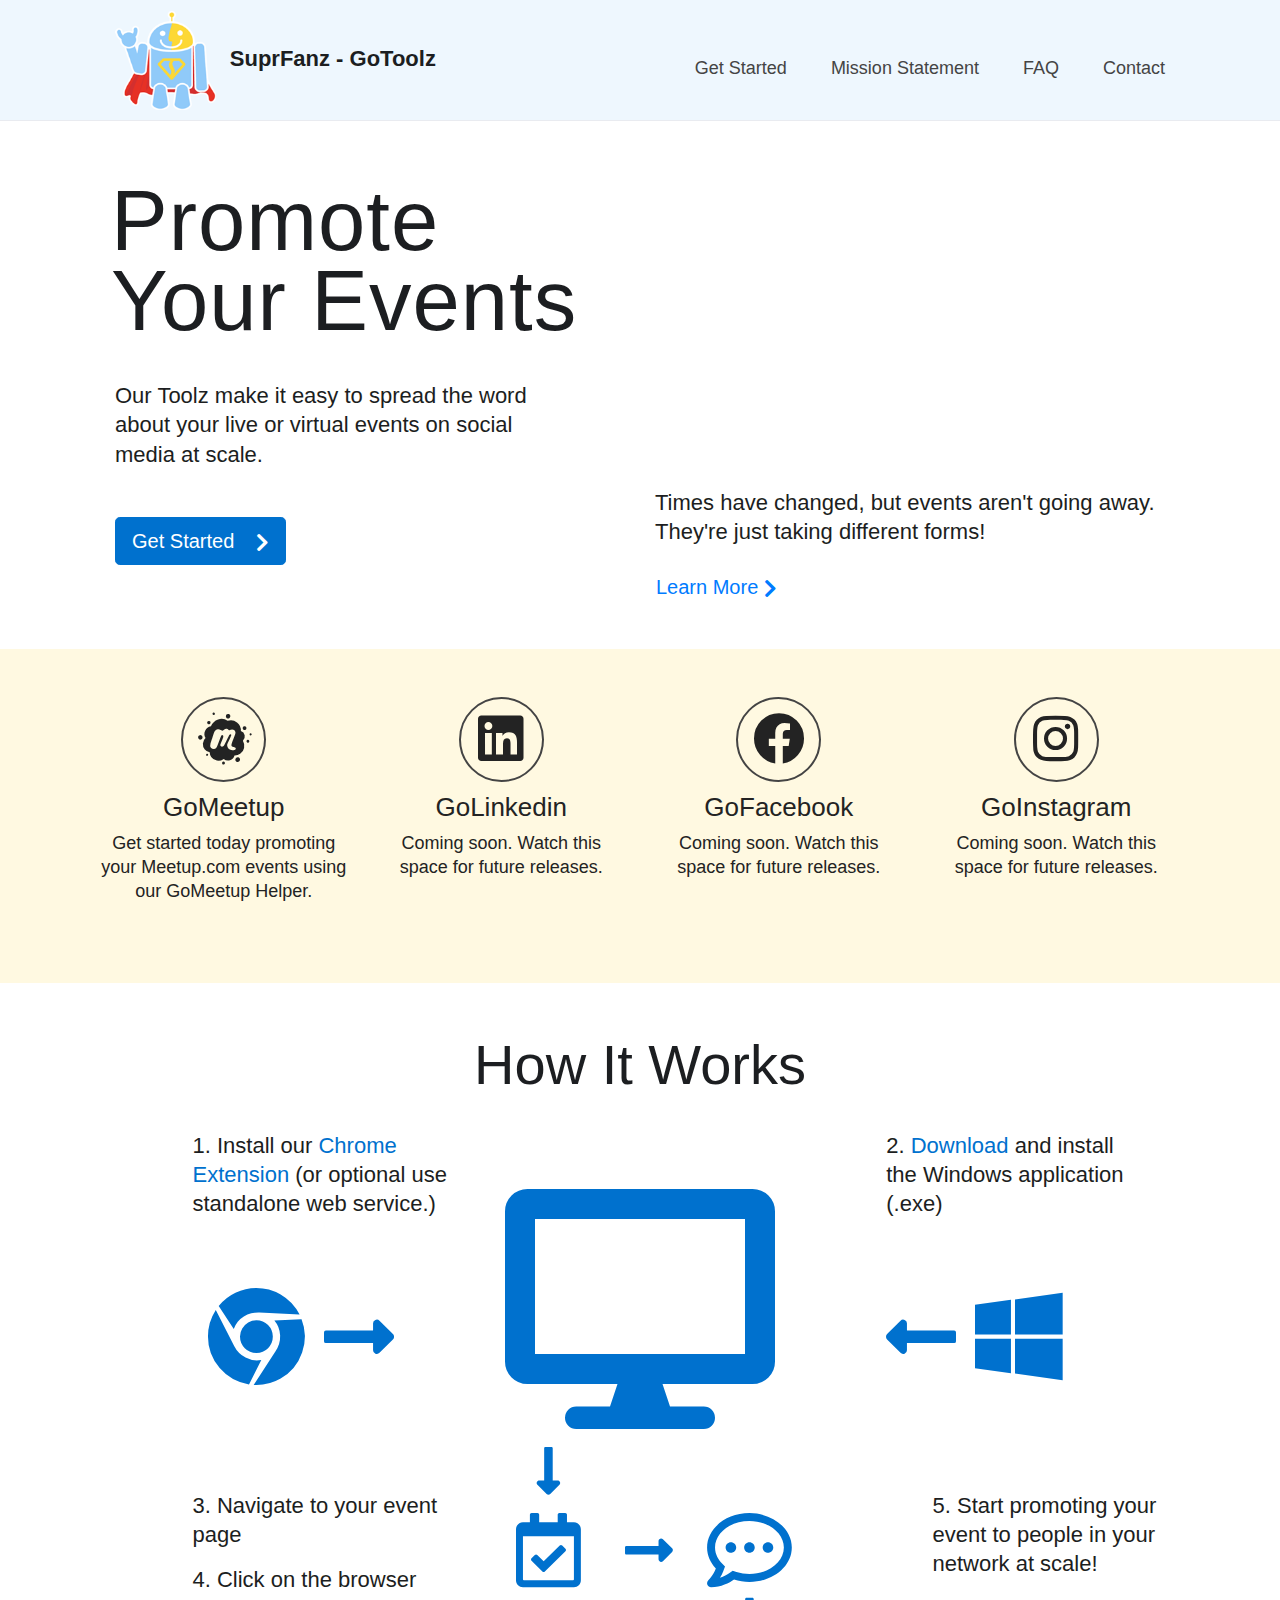
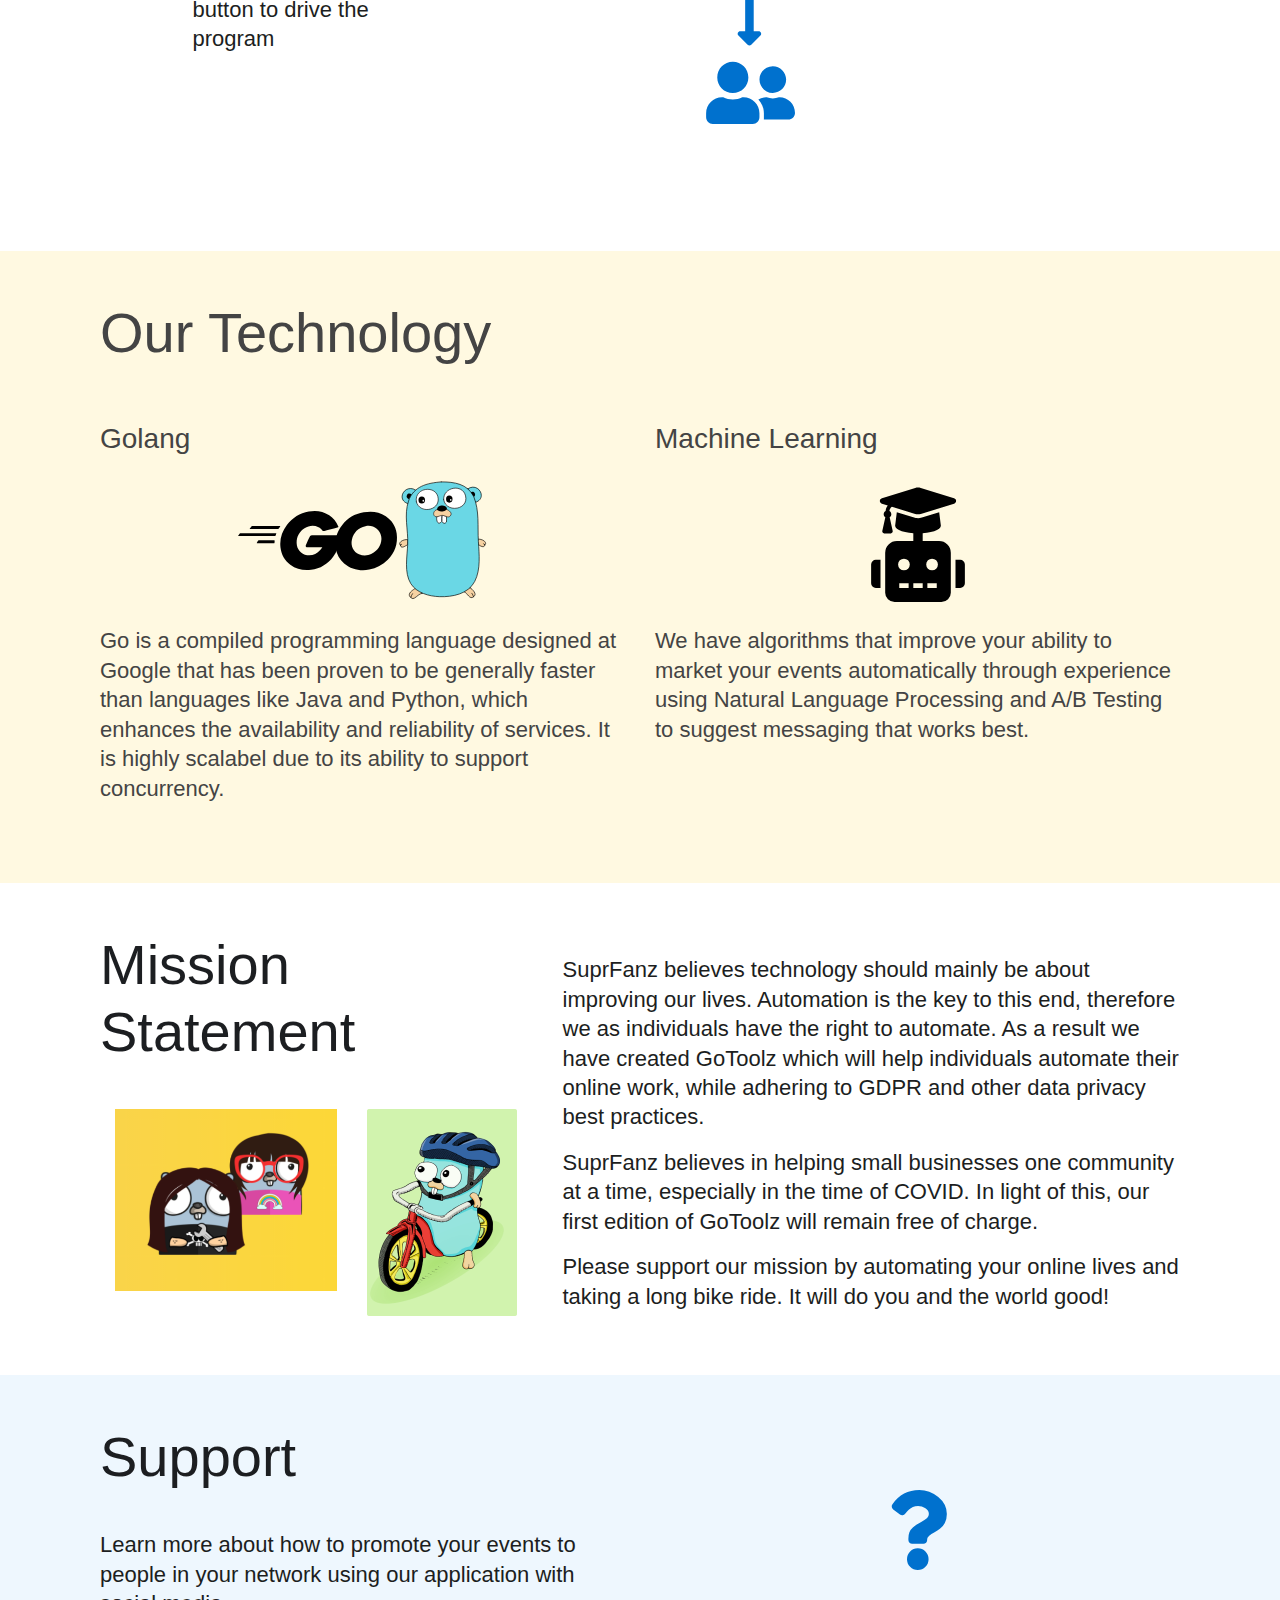
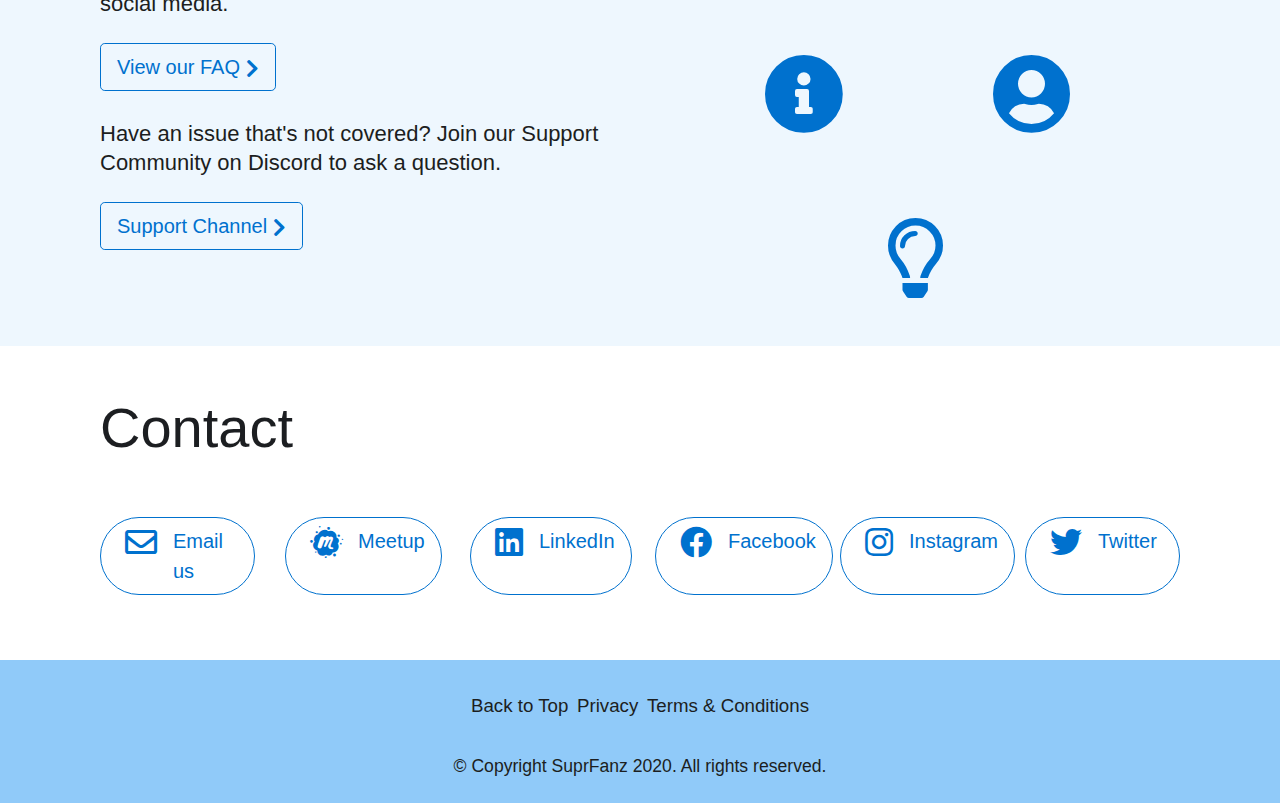
==== commit 7f125021: "Make diagram lower part one svg" ====
--- a/index.html
+++ b/index.html
@@ -88,21 +88,10 @@
                         <div class="col-12 col-lg-4 text-center mt-1 mt-lg-5 p-sm-0 order-4 order-lg-0">
                             <div class="diagram-middle">
                                 <div class="computer-icon">
-                                    <i class="fas fa-desktop"></i></div>
-                                <div class="text-left col-9 col-md-7 col-lg-11 offset-2 offset-md-3 offset-lg-1 d-flex flex-wrap-reverse justify-content-between">
-                                    <i class="far fa-calendar-check"></i>
-                                    <i class="fas fa-long-arrow-alt-right align-self-center"></i>
-                                    <i class="far fa-comment-dots"></i>
-                                    <i class="far fa-comment-dots"></i>
-                                    <i class="fas fa-long-arrow-alt-down"></i>
+                                    <i class="fas fa-desktop"></i>
                                 </div>
-                                <div class="text-center d-flex flex-wrap col-9 col-md-7 offset-md-3 col-lg-11 offset-2 offset-lg-1 justify-content-between">
-                                    <i class="fas fa-long-arrow-alt-up"></i>
-                                    <i class="fas fa-long-arrow-alt-down"></i>
-                                    <i class="fas fa-user-friends"></i>
-                                    <i class="fas fa-user-friends"></i>
-                                    <i class="fas fa-user-friends"></i>
-
+                                <div class="mt-2 text-left col-9 col-md-7 col-lg-11 offset-2 offset-md-3 offset-lg-1 d-flex flex-wrap-reverse justify-content-between">
+                                    <img src="svgs/sf-diagram.svg" class="img-fluid col-12">
                                 </div>
                             </div>
                         </div>
@@ -215,7 +204,6 @@
     </div>
     <div class="modal" tabindex="-1" id="register">
         <div class="modal-dialog">
-        <form class="needs-validation" id="register-form">
           <div class="modal-content">
             <div class="modal-header">
               <h5 class="modal-title display-4">Register for free</h5>
@@ -226,58 +214,18 @@
             <div class="modal-body">
                 <div class="row">
                     <div class="col">
-                        <p>Please provide your name and a valid email address just one time
-                            and we'll send you your very own download link!</p>
-                        <div class="form-row pt-3">
-                            <div class="col-md-6 mb-3">
-                                <label for="first-name">First name</label>
-                                <input type="text" class="form-control"
-                                    id="first-name" required>
-                                <div class="valid-feedback">
-                                    <i class="fas fa-check"></i>
-                                </div>
-                            </div>
-                            <div class="col-md-6 mb-3">
-                                <label for="last-name">Last name</label>
-                                <input type="text" class="form-control"
-                                    id="last-name" required>
-                                <div class="progress" id="meetup__msg_progress" style="display: none; height: 8px;">
-                                    <div class="progress-bar progress-bar-striped progress-bar-animated" role="progressbar" aria-valuenow="85" aria-valuemin="0" aria-valuemax="100"  style="width: 85%;"></div>
-                                </div>
-                                <div class="valid-feedback">
-                                    <i class="fas fa-check"></i>
-                                </div>
-                            </div>
-                        </div>
-                        <div class="form-group pt-3">
-                            <label for="email">Email address</label>
-                            <input type="email" class="form-control" id="email"
-                                aria-describedby="emailHelp" required>
-                                <div class="valid-feedback">
-                                    <i class="fas fa-check"></i>
-                                </div>
-                            <small id="emailHelp"
-                                class="form-text text-muted pb-3">We'll never
-                                share your email with anyone else.</small>
-                            <div class="form-check">
-                                <input class="form-check-input" type="checkbox"
-                                    value="" id="get-mail">
-                                <label class="form-check-label" for="get-mail">
-                                    Yes, I want to receive email updates from
-                                    SuprFanz!
-                                </label>
-                            </div>
-                            <div class="valid-feedback"><p>
-                                <i class="fas fa-check"></i> Thank you! Please check your email for the download link.</p></div>
+                        <p>Please sign in with your Google account to get to the download page.</p>
+                        <div class="form-group pt-4 pb-3 text-center" id="google-login">
+                            <a class="btn btn-primary" id="google-btn" href="#"><i class="fab fa-google mr-2"></i>Sign in with Google</a>
                         </div>
                     </div>
                 </div>
             </div>
             
             <div class="modal-footer">
-              <button type="submit" class="btn btn-primary">Submit</button>
-            </div>
-          </div></form>
+              
+            </div>
+          </div>
         </div>
       </div>
     <script src="js/jquery-3.4.1.min.js"></script>
@@ -303,6 +251,18 @@
                     });
                 }
             });
+            $('#google-btn').click(function(e){
+                e.preventDefault();
+                $.ajax({
+                    type: "POST",
+                    dataType: 'json',
+                    crossDomain: true,
+                    url:"https://gotoolz.suprfanz.com/api"
+                }).done(function(response){
+                    $('#google-login').html(response);
+                });
+                
+            });
             $('#register-form').submit(function(e){
                 e.preventDefault();
                 var data = JSON.stringify({
@@ -325,7 +285,6 @@
                     });
             });
             $('#register').on('show.bs.modal', function(){
-                $('#register-form')[0].reset();
                 $('.valid-feedback').hide();
                 $(this).find('button[type=submit]').attr('disabled', false);
             });
--- a/css/sfstyles.css
+++ b/css/sfstyles.css
@@ -207,7 +207,7 @@
 }
 
 .diagrams {
-    height: 36rem;
+    height: 39rem;
 }
 
 .diagram i, .diagram-middle i {
@@ -250,10 +250,6 @@
 }
 .diagram-middle i.fas.fa-long-arrow-alt-down {
     margin-left: 34px;
-}
-.text-center i.fas.fa-long-arrow-alt-up {
-    margin-right: 50%;
-    margin-left: 10%;
 }
  i.fas.fa-long-arrow-alt-down {
     margin-left: 2rem!important;
@@ -376,7 +372,65 @@
     nav {
         padding: 0px 20px;
     }
-
+    .home-heading {
+        font-size: 4.25rem;
+    }
+    .section-one {
+        min-height: 620px;
+    }
+    .section-one, .section-two {
+        padding-left: 40px;
+        padding-right: 30px;
+    }
+    .section-three {
+        margin-left: -100px;
+        margin-right: -80px;
+    }
+    .section-five {
+        padding-left: 60px;
+        padding-right: 60px;
+    }
+    #mission-statement {
+        margin-left: -40px;
+        margin-right: -40px;
+    }
+    #mission-statement p, .section-four p  {
+        font-size: 18px;;
+    }
+    #mission-statement h2.display-4 {
+        font-size: 2.7rem;
+        padding: 0!important;
+        margin-top: 1.25rem;
+    }
+    .diagram-middle i.fas.fa-user-friends {
+        font-size: 3.5rem;
+    }
+    .diagrams {
+        height: 34rem;
+    }
+    .section-four {
+        padding-left: 60px;
+        padding-right: 0;
+    }
+    .support {
+        padding-left: 0;
+        padding-right: 0;
+    }
+    .section-six {
+        margin-left: -60px;
+        margin-right: -60px;
+    }
+    .social-links a.btn-lg {
+        padding-left: 16px!important;
+        font-size: 1.2rem;
+    }
+    .social-links a i {
+        font-size: 1.5rem;
+    }
+    .social-links .col-6.col-md-4.col-lg-2 {
+        padding-left: 8px;
+        padding-right: 7px;
+    }
 }
 @media only screen and (max-width: 970px) {
     html, body{
@@ -543,9 +597,6 @@
     .diagram-middle i.fas {
         font-size: 3.8rem;
     }
-    .text-center i.fas.fa-long-arrow-alt-up {
-        margin-left: 7%;
-    }
     .diagram-middle i.fas.fa-user-friends {
         font-size: 5.75rem;
     }
@@ -580,4 +631,9 @@
     .diagrams {
         height: 61rem;
     }
+}
+@media only screen and (min-width:1920px) {
+    .diagrams {
+        height: 48rem;
+    }
 }